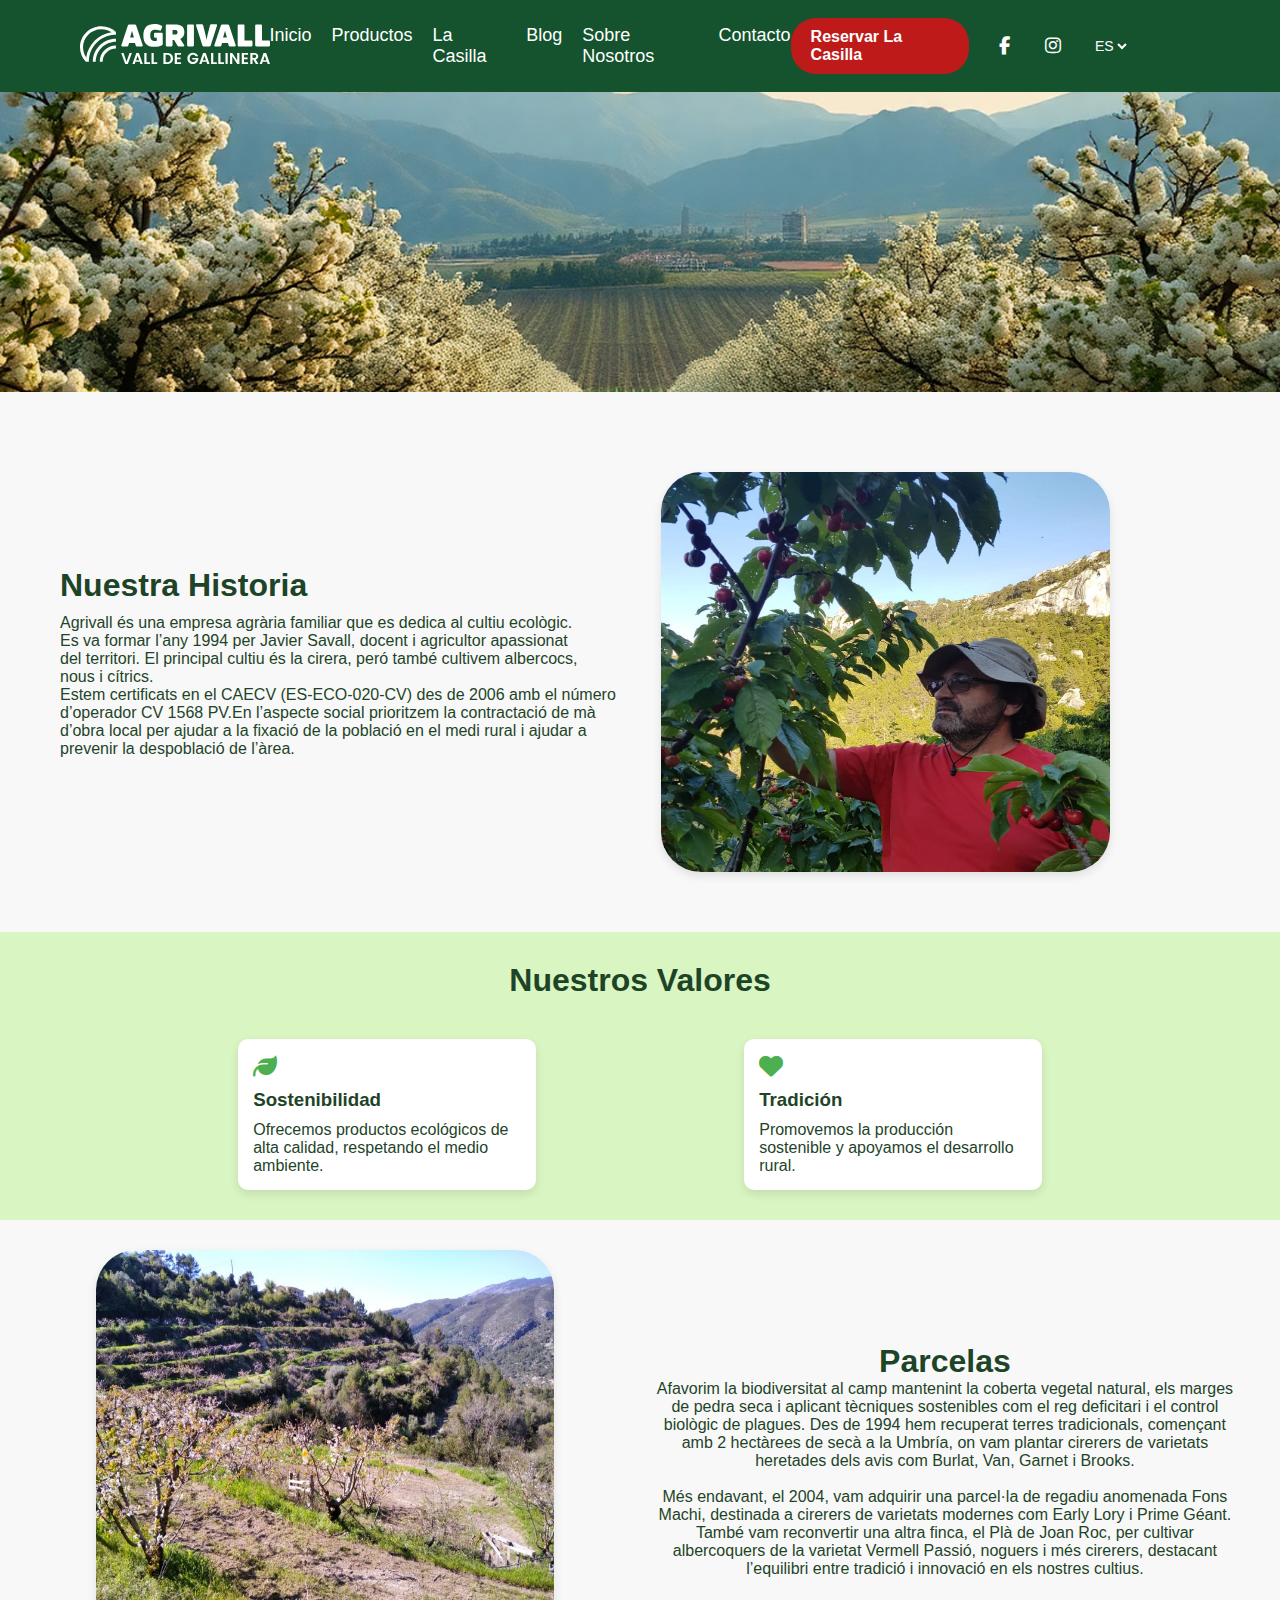
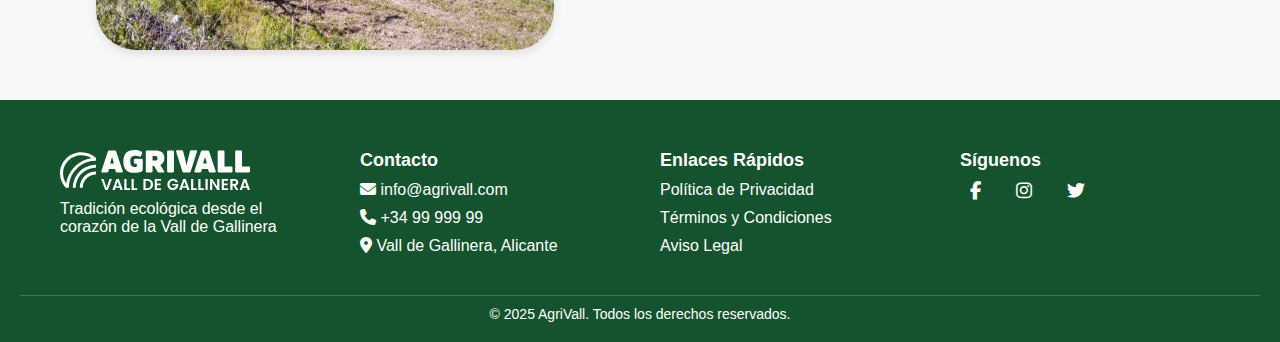
==== pages/About.html @ dce20625 "pagina" ====
<!DOCTYPE html>
<html lang="es">

<head>
    <meta charset="UTF-8" />
    <meta name="viewport" content="width=device-width, initial-scale=1.0" />
    <link rel="stylesheet" href="/css/about.css" />
    <link rel="icon" href="../assets/logo/AGRIVALL-simbolo.svg" type="image/x-icon" />
    <link rel="stylesheet" href="https://cdnjs.cloudflare.com/ajax/libs/font-awesome/6.7.2/css/all.min.css"
        integrity="sha512-Evv84Mr4kqVGRNSgIGL/F/aIDqQb7xQ2vcrdIwxfjThSH8CSR7PBEakCr51Ck+w+/U6swU2Im1vVX0SVk9ABhg=="
        crossorigin="anonymous" referrerpolicy="no-referrer" />
    <title>Agrivall</title>
</head>

<body>
    <header>
        <div class="container">
            <div class="logo">
                <a href="../index.html"><img src="../assets/logo/AGRIVALL-logo-simbolo-blanco (1).svg" alt="Agrivall Logo" /></a>
            </div>
            <button class="menu-toggle" id="menuToggle">
                <i class="fas fa-bars"></i>
            </button>
            <nav>
                <ul>
                    <li><a href="../index.html">Inicio</a></li>
                    <li><a href="./Productos.html">Productos</a></li>
                    <li><a href="./Casilla.html">La Casilla</a></li>
                    <li><a href="./Blog.html">Blog</a></li>
                    <li><a href="./About.html">Sobre Nosotros</a></li>
                    <li><a href="./contact.html">Contacto</a></li>
                </ul>
            </nav>
            <div class="actions">
                <a href="../pages/Casilla.html" class="btn-reserva">Reservar La Casilla</a>
                <div class="social-icons">
                    <a href="#"><i class="fab fa-facebook-f"></i></a>
                    <a href="#"><i class="fab fa-instagram"></i></a>
                </div>
                <div class="language">
                    <select name="" id="">
                        <option><span>ES</span></option>
                        <option><span>VL</span></option>
                    </select>
                </div>
            </div>
        </div>
    </header>
    <main>
        <!-- Poertada -->
        <div class="principal">
            <div class="principal-img">
                <img src="../assets/img/portada.png" alt="portada Imagen" />
            </div>
        </div>

        <!-- Historia -->
        <section class="historia">
            <div class="historia-texto">
                <h2>Nuestra Historia</h2>
                <p>
                    Agrivall és una empresa agrària familiar que es dedica al cultiu ecològic.<br>
                    Es va formar l’any 1994 per Javier Savall, docent i agricultor apassionat<br>
                    del territori. El principal cultiu és la cirera, peró també cultivem albercocs,<br>
                    nous i cítrics.
                </p>
                <p>
                    Estem certificats en el CAECV (ES-ECO-020-CV) des de 2006 amb el número<br>
                    d’operador CV 1568 PV.En l’aspecte social prioritzem la contractació de mà<br>
                    d’obra local per ajudar a la fixació de la població en el medi rural i ajudar a<br>
                    prevenir la despoblació de l’àrea.
                </p>
            </div>
            <div class="historia-img">
                <img src="../assets/img/historia.jpg" alt="Historia Imagen" />
            </div>
        </section>

        <!-- Valores-->
        <section class="valores">
            <h2>Nuestros Valores</h2>
            <div class="valores-container">
                <div class="valor">
                    <div><i class="fas fa-leaf"></i></div>
                    <div>
                        <h3>Sostenibilidad</h3>
                    </div>
                    <div>
                        <p>Ofrecemos productos ecológicos de alta calidad, respetando el medio ambiente.</p>
                    </div>
                </div>
                <div class="valor">
                    <div><i class="fas fa-heart"></i></div>
                    <div>
                        <h3>Tradición</h3>
                    </div>
                    <div>
                        <p>Promovemos la producción sostenible y apoyamos el desarrollo rural.</p>
                    </div>
                </div>
            </div>
        </section>

        <!-- Parcelas -->
        <section class="parcelas">
            <div class="parcelas-img">
                <img src="../assets/img/parcela.jpg" alt="oarcela Imagen" />
            </div>
            <div class="parcelas-texto">
                <h2>Parcelas</h2>
                <p>
                    Afavorim la biodiversitat al camp mantenint la coberta vegetal natural, els marges de pedra seca i
                    aplicant tècniques sostenibles com el reg deficitari i el control biològic de plagues. Des de 1994
                    hem recuperat terres tradicionals, començant amb 2 hectàrees de secà a la Umbría, on vam plantar
                    cirerers de varietats heretades dels avis com Burlat, Van, Garnet i Brooks.<br>
                    <br>Més endavant, el 2004, vam adquirir una parcel·la de regadiu anomenada Fons Machi, destinada a
                    cirerers de varietats modernes com Early Lory i Prime Géant. També vam reconvertir una altra finca,
                    el Plà de Joan Roc, per cultivar albercoquers de la varietat Vermell Passió, noguers i més cirerers,
                    destacant l’equilibri entre tradició i innovació en els nostres cultius.
                </p>
            </div>
        </section>
    </main>
    <footer>
        <div class="footer-container">
            <div class="footer-section logo-section">
                <img src="../assets/logo/AGRIVALL-logo-simbolo-blanco (1).svg" alt="Agrivall Logo" />
                <p>Tradición ecológica desde el corazón de la Vall de Gallinera</p>
            </div>

            <div class="footer-section">
                <h3>Contacto</h3>
                <p><i class="fas fa-envelope"></i> info@agrivall.com</p>
                <p><i class="fas fa-phone"></i> +34 99 999 99</p>
                <p>
                    <i class="fas fa-map-marker-alt"></i> Vall de Gallinera, Alicante
                </p>
            </div>

            <div class="footer-section enlaces-section">
                <h3>Enlaces Rápidos</h3>
                <ul>
                    <li><a href="#">Política de Privacidad</a></li>
                    <li><a href="#">Términos y Condiciones</a></li>
                    <li><a href="#">Aviso Legal</a></li>
                </ul>
            </div>

            <div class="footer-section">
                <h3>Síguenos</h3>
                <div class="social-icons">
                    <a href="#"><i class="fab fa-facebook-f"></i></a>
                    <a href="#"><i class="fab fa-instagram"></i></a>
                    <a href="#"><i class="fab fa-twitter"></i></a>
                </div>
            </div>
        </div>

        <div class="footer-bottom">
            <p>© 2025 AgriVall. Todos los derechos reservados.</p>
        </div>
    </footer>
</body>
<script>
    const menuToggle = document.getElementById('menuToggle');
    const nav = document.querySelector('nav');

    menuToggle.addEventListener('click', () => {
        nav.classList.toggle('active');
    });
</script>

</html>
---- css/about.css ----
@charset "utf-8";
@import url("header.css");
@import url("footer.css");
@import url("scroll.css");

/* Generales */
* {
    margin: 0;
    padding: 0;
    box-sizing: border-box;
}
:root {
    font-family: "Poppins", Arial, sans-serif;
    background-color: #f8f8f8;
    color: #1E4428;
}

/* Portada */
.principal {
    height: 200px;
    display: flex;
    align-items: center;
    justify-content: center;
    overflow: hidden;
}

.principal-img img {
    width: 100%;
    height: auto;
    object-fit: cover;
    box-shadow: 0 4px 10px rgba(0, 0, 0, 0.1);
}

/* Historia */
.historia {
    padding: 30px 20px;
    height: 100%;
    text-align: left;
}

.historia h2 {
    font-size: 32px;
    margin-bottom: 10px;
}

.historia-img {
    margin-top: 20px;
}

.historia-img img {
    width: 100%;
    border-radius: 40px;
    box-shadow: 0 4px 10px rgba(0, 0, 0, 0.1);
}

/* Valores */
.valores {
    background: #d9f5c1;
    padding: 30px 20px;
    display: flex;
    align-items: center;
    flex-direction: column;
}

.valores h2 {
    font-size: 32px;
    margin-bottom: 40px;
}

.valores-container {
    display: flex;
    width: 80%;
    flex-direction: column;
    gap: 15px;
}

.valor {
    background: white;
    padding: 15px;
    border-radius: 10px;
    display: flex;
    flex-direction: column;
    gap: 10px;
    box-shadow: 0 4px 10px rgba(0, 0, 0, 0.1);
}

.valor i {
    font-size: 24px;
    color: #4CAF50;
}


/* Parcelas */
.parcelas {
    padding: 30px 20px;
    text-align: left;
}

.parcelas h2 {
    font-size: 32px;
}

.parcelas-img {
    display: flex;
    align-items: center;
    justify-content: center;
    margin-bottom: 20px;
}

.parcelas-img img {
    width: 100%;
    height: auto;
    border-radius: 40px;
    box-shadow: 0 4px 10px rgba(0, 0, 0, 0.1);
}

/* RESPONSIVE */
@media screen and (min-width: 1024px) {
    .principal {
        height: 300px;
        width: 100%;
    }
    .principal-img {
        width: 100%;
    }

    .historia {
        display: flex;
        justify-content: space-between;
        align-items: center;
        padding: 60px 20px;
    }

    .historia-texto {
        width: 100%;
        padding: 0px 40px;
    }
    .historia-img{
        width: 100%;
        height: 400px;
    }
    .historia-img img{
        width: 75%;
        height: inherit;
        border-radius: 40px;
    }

    .valores h2 {
        text-align: center;
    }

    .valores-container {
        flex-direction: row;
        justify-content: space-around;
        gap: 20px;
    }

    .valor {
        width: 30%;
    }

    .parcelas {
        display: flex;
        align-items: center;
        justify-content: space-between;
    }

    .parcelas-texto {
        width: 100%;
        padding: 0px 20px;
        text-align: center;
    }

    .parcelas-img {
        width: 100%;
        height: 400px;
    }
    .parcelas-img img{
        width: 75%;
        height: inherit;
        border-radius: 40px;
    }
}
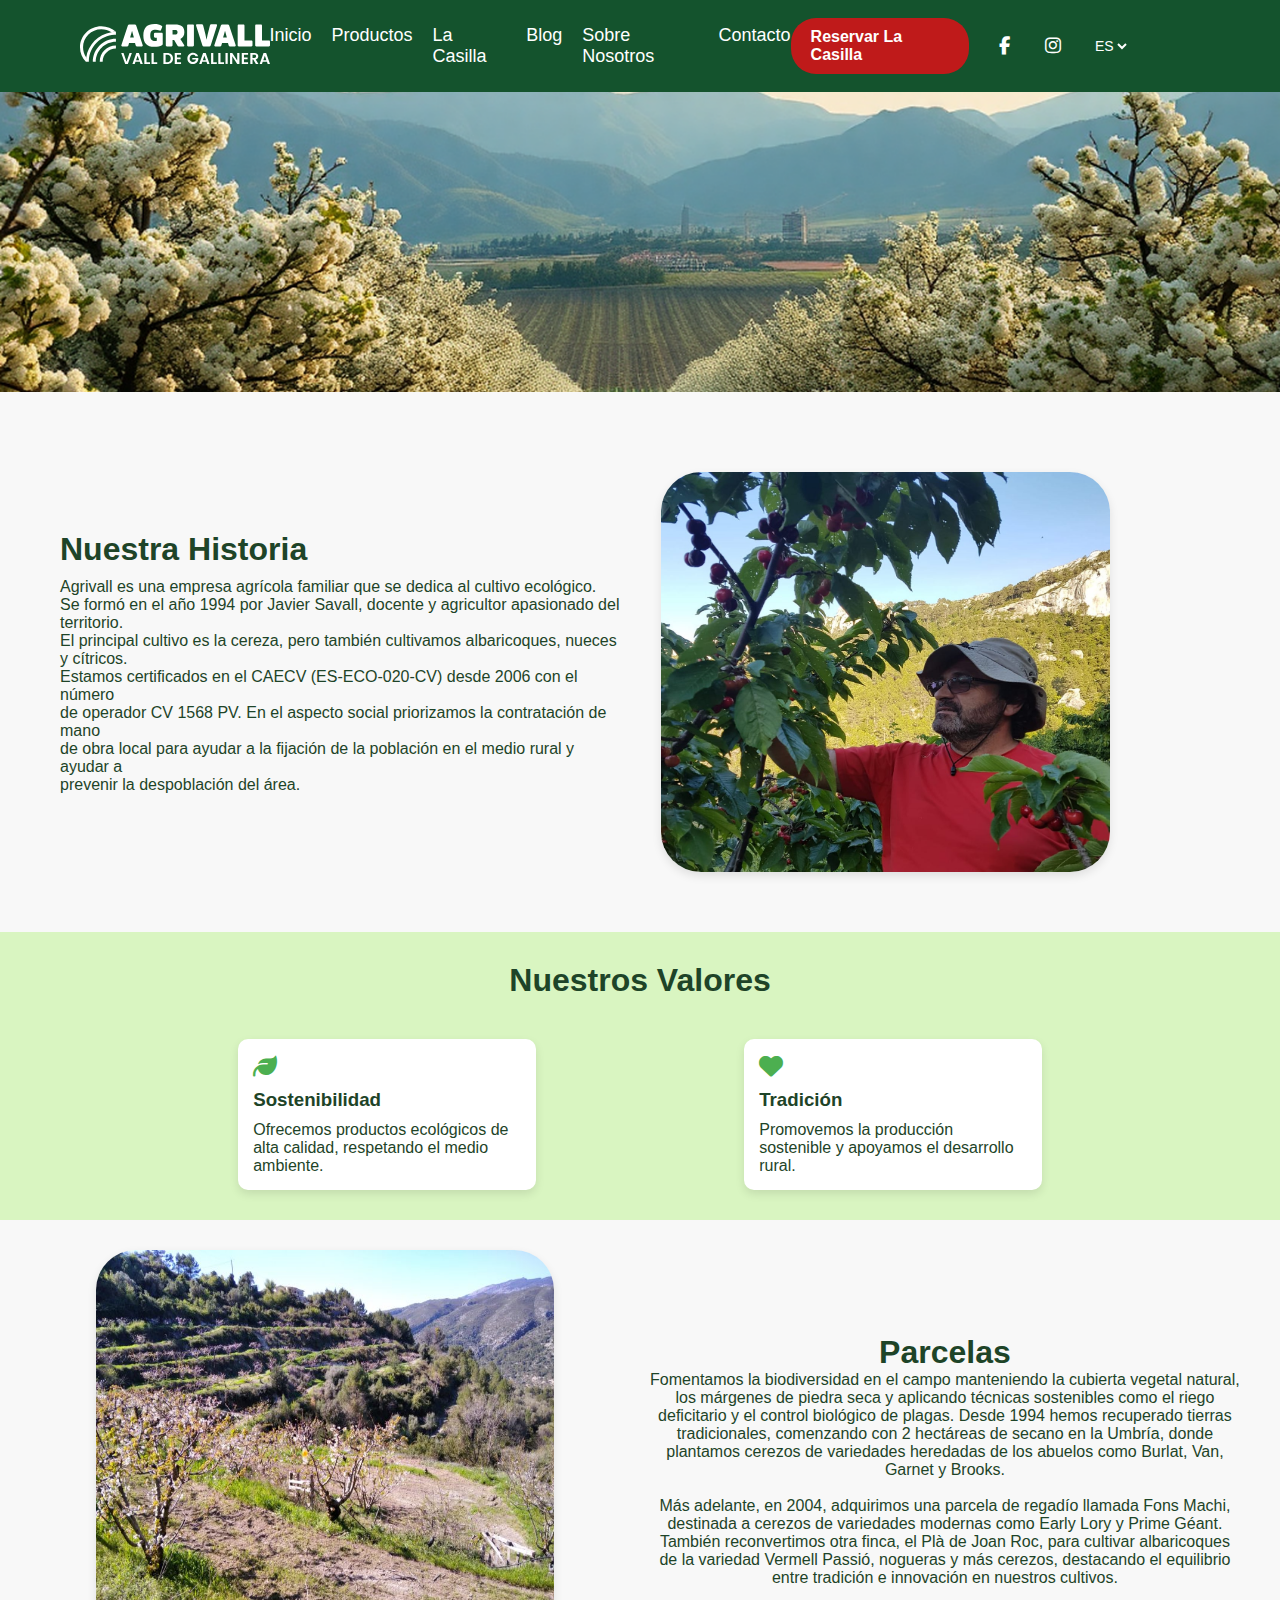
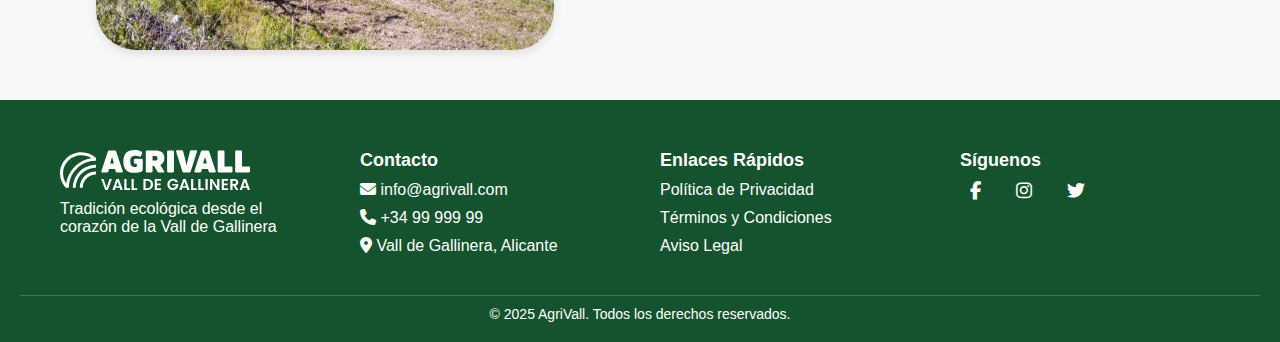
==== commit aa494904: "soluciones" ====
--- a/pages/About.html
+++ b/pages/About.html
@@ -4,7 +4,12 @@
 <head>
     <meta charset="UTF-8" />
     <meta name="viewport" content="width=device-width, initial-scale=1.0" />
-    <link rel="stylesheet" href="/css/about.css" />
+    <meta name="author" content="Agrivall">
+    <meta name="keywords" content="Agrivall, cerezas ecológicas, productos ecológicos, agricultura sostenible, LaCasilla">
+    <meta property="og:title" content="Agrivall - Productos Ecológicos y LaCasilla">
+    <meta property="og:description" content="Disfruta de productos ecológicos">
+    <meta name="theme-color" content="#1E4428">
+    <link rel="stylesheet" href="../css/about.css" />
     <link rel="icon" href="../assets/logo/AGRIVALL-simbolo.svg" type="image/x-icon" />
     <link rel="stylesheet" href="https://cdnjs.cloudflare.com/ajax/libs/font-awesome/6.7.2/css/all.min.css"
         integrity="sha512-Evv84Mr4kqVGRNSgIGL/F/aIDqQb7xQ2vcrdIwxfjThSH8CSR7PBEakCr51Ck+w+/U6swU2Im1vVX0SVk9ABhg=="
@@ -38,9 +43,9 @@
                     <a href="#"><i class="fab fa-instagram"></i></a>
                 </div>
                 <div class="language">
-                    <select name="" id="">
-                        <option><span>ES</span></option>
-                        <option><span>VL</span></option>
+                    <select name="language" id="languageSelect">
+                        <option value="es">ES</option>
+                        <option value="vl">VL</option>
                     </select>
                 </div>
             </div>
@@ -59,16 +64,15 @@
             <div class="historia-texto">
                 <h2>Nuestra Historia</h2>
                 <p>
-                    Agrivall és una empresa agrària familiar que es dedica al cultiu ecològic.<br>
-                    Es va formar l’any 1994 per Javier Savall, docent i agricultor apassionat<br>
-                    del territori. El principal cultiu és la cirera, peró també cultivem albercocs,<br>
-                    nous i cítrics.
+                    Agrivall es una empresa agrícola familiar que se dedica al cultivo ecológico.<br>
+                    Se formó en el año 1994 por Javier Savall, docente y agricultor apasionado del territorio.<br>
+                    El principal cultivo es la cereza, pero también cultivamos albaricoques, nueces y cítricos.
                 </p>
                 <p>
-                    Estem certificats en el CAECV (ES-ECO-020-CV) des de 2006 amb el número<br>
-                    d’operador CV 1568 PV.En l’aspecte social prioritzem la contractació de mà<br>
-                    d’obra local per ajudar a la fixació de la població en el medi rural i ajudar a<br>
-                    prevenir la despoblació de l’àrea.
+                    Estamos certificados en el CAECV (ES-ECO-020-CV) desde 2006 con el número<br>
+                    de operador CV 1568 PV. En el aspecto social priorizamos la contratación de mano<br>
+                    de obra local para ayudar a la fijación de la población en el medio rural y ayudar a<br>
+                    prevenir la despoblación del área.
                 </p>
             </div>
             <div class="historia-img">
@@ -104,19 +108,13 @@
         <!-- Parcelas -->
         <section class="parcelas">
             <div class="parcelas-img">
-                <img src="../assets/img/parcela.jpg" alt="oarcela Imagen" />
+                <img src="../assets/img/parcela.jpg" alt="parcela Imagen" />
             </div>
             <div class="parcelas-texto">
                 <h2>Parcelas</h2>
                 <p>
-                    Afavorim la biodiversitat al camp mantenint la coberta vegetal natural, els marges de pedra seca i
-                    aplicant tècniques sostenibles com el reg deficitari i el control biològic de plagues. Des de 1994
-                    hem recuperat terres tradicionals, començant amb 2 hectàrees de secà a la Umbría, on vam plantar
-                    cirerers de varietats heretades dels avis com Burlat, Van, Garnet i Brooks.<br>
-                    <br>Més endavant, el 2004, vam adquirir una parcel·la de regadiu anomenada Fons Machi, destinada a
-                    cirerers de varietats modernes com Early Lory i Prime Géant. També vam reconvertir una altra finca,
-                    el Plà de Joan Roc, per cultivar albercoquers de la varietat Vermell Passió, noguers i més cirerers,
-                    destacant l’equilibri entre tradició i innovació en els nostres cultius.
+                    Fomentamos la biodiversidad en el campo manteniendo la cubierta vegetal natural, los márgenes de piedra seca y aplicando técnicas sostenibles como el riego deficitario y el control biológico de plagas. Desde 1994 hemos recuperado tierras tradicionales, comenzando con 2 hectáreas de secano en la Umbría, donde plantamos cerezos de variedades heredadas de los abuelos como Burlat, Van, Garnet y Brooks.<br>
+                    <br>Más adelante, en 2004, adquirimos una parcela de regadío llamada Fons Machi, destinada a cerezos de variedades modernas como Early Lory y Prime Géant. También reconvertimos otra finca, el Plà de Joan Roc, para cultivar albaricoques de la variedad Vermell Passió, nogueras y más cerezos, destacando el equilibrio entre tradición e innovación en nuestros cultivos.
                 </p>
             </div>
         </section>
@@ -160,14 +158,14 @@
             <p>© 2025 AgriVall. Todos los derechos reservados.</p>
         </div>
     </footer>
+    <script>
+        const menuToggle = document.getElementById('menuToggle');
+        const nav = document.querySelector('nav');
+    
+        menuToggle.addEventListener('click', () => {
+            nav.classList.toggle('active');
+        });
+    </script>
 </body>
-<script>
-    const menuToggle = document.getElementById('menuToggle');
-    const nav = document.querySelector('nav');
 
-    menuToggle.addEventListener('click', () => {
-        nav.classList.toggle('active');
-    });
-</script>
-
-</html>+</html>
